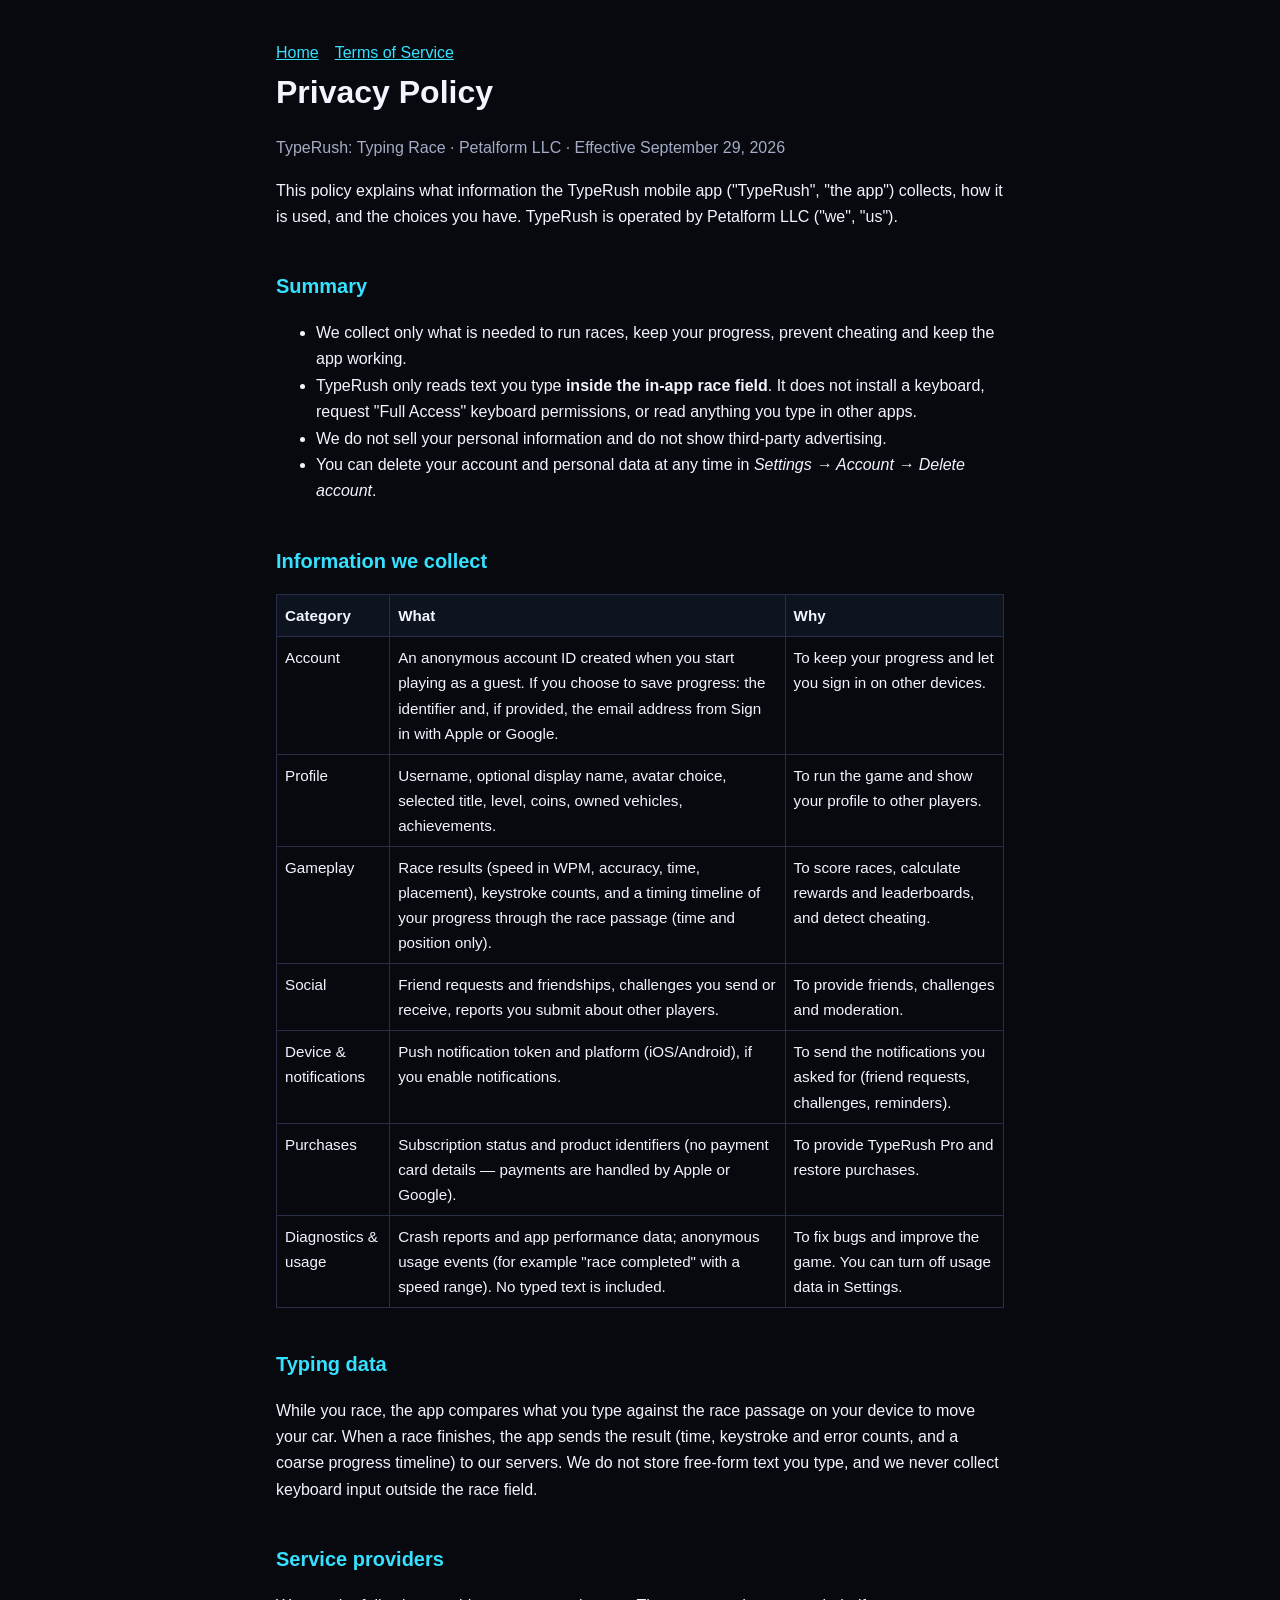
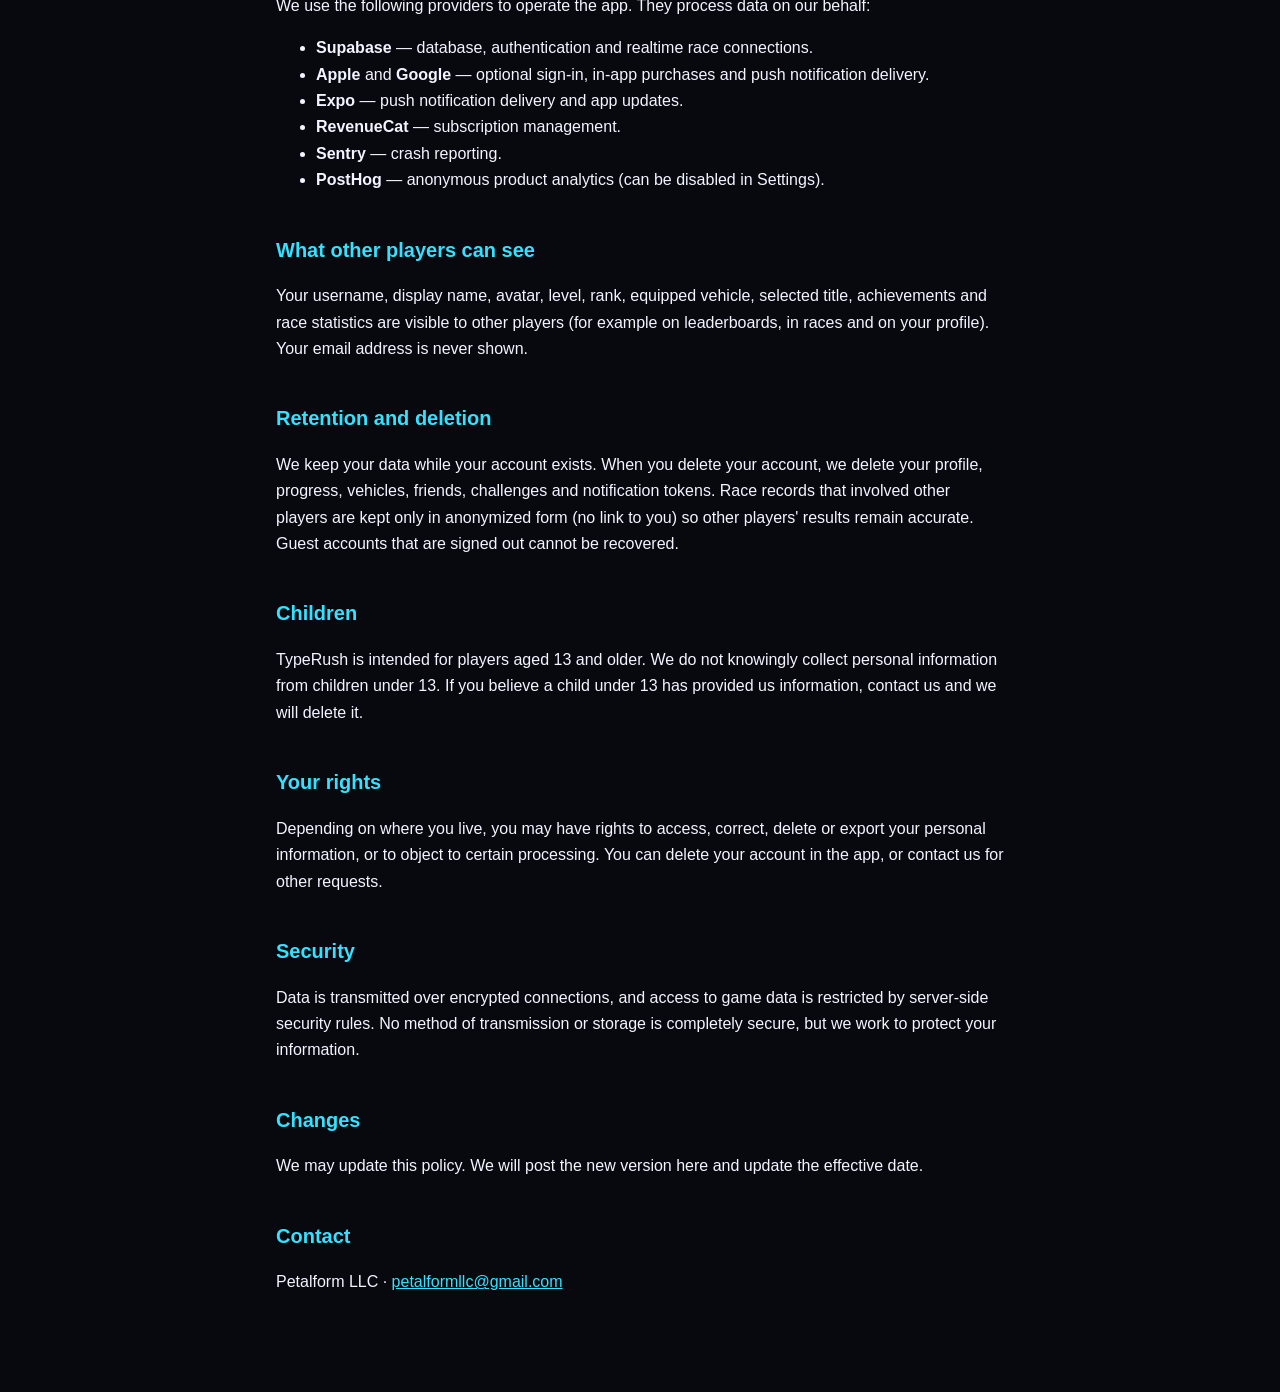
==== privacy.html @ 91ae448c "Privacy Policy and Terms of Service for TypeRush Co-Authored-By: Claude Opus 5.5 <noreply@anthropic." ====
<!doctype html>
<html lang="en">
<head>
<meta charset="utf-8">
<meta name="viewport" content="width=device-width, initial-scale=1">
<title>TypeRush — Privacy Policy</title>
<link rel="stylesheet" href="style.css">
</head>
<body>
<main>
  <nav><a href="index.html">Home</a><a href="terms.html">Terms of Service</a></nav>
  <h1>Privacy Policy</h1>
  <p class="muted">TypeRush: Typing Race · Petalform LLC · Effective September 29, 2026</p>

  <p>This policy explains what information the TypeRush mobile app ("TypeRush", "the app") collects, how it is used, and the choices you have. TypeRush is operated by Petalform LLC ("we", "us").</p>

  <h2>Summary</h2>
  <ul>
    <li>We collect only what is needed to run races, keep your progress, prevent cheating and keep the app working.</li>
    <li>TypeRush only reads text you type <strong>inside the in-app race field</strong>. It does not install a keyboard, request "Full Access" keyboard permissions, or read anything you type in other apps.</li>
    <li>We do not sell your personal information and do not show third-party advertising.</li>
    <li>You can delete your account and personal data at any time in <em>Settings → Account → Delete account</em>.</li>
  </ul>

  <h2>Information we collect</h2>
  <table>
    <tr><th>Category</th><th>What</th><th>Why</th></tr>
    <tr><td>Account</td><td>An anonymous account ID created when you start playing as a guest. If you choose to save progress: the identifier and, if provided, the email address from Sign in with Apple or Google.</td><td>To keep your progress and let you sign in on other devices.</td></tr>
    <tr><td>Profile</td><td>Username, optional display name, avatar choice, selected title, level, coins, owned vehicles, achievements.</td><td>To run the game and show your profile to other players.</td></tr>
    <tr><td>Gameplay</td><td>Race results (speed in WPM, accuracy, time, placement), keystroke counts, and a timing timeline of your progress through the race passage (time and position only).</td><td>To score races, calculate rewards and leaderboards, and detect cheating.</td></tr>
    <tr><td>Social</td><td>Friend requests and friendships, challenges you send or receive, reports you submit about other players.</td><td>To provide friends, challenges and moderation.</td></tr>
    <tr><td>Device &amp; notifications</td><td>Push notification token and platform (iOS/Android), if you enable notifications.</td><td>To send the notifications you asked for (friend requests, challenges, reminders).</td></tr>
    <tr><td>Purchases</td><td>Subscription status and product identifiers (no payment card details — payments are handled by Apple or Google).</td><td>To provide TypeRush Pro and restore purchases.</td></tr>
    <tr><td>Diagnostics &amp; usage</td><td>Crash reports and app performance data; anonymous usage events (for example "race completed" with a speed range). No typed text is included.</td><td>To fix bugs and improve the game. You can turn off usage data in Settings.</td></tr>
  </table>

  <h2>Typing data</h2>
  <p>While you race, the app compares what you type against the race passage on your device to move your car. When a race finishes, the app sends the result (time, keystroke and error counts, and a coarse progress timeline) to our servers. We do not store free-form text you type, and we never collect keyboard input outside the race field.</p>

  <h2>Service providers</h2>
  <p>We use the following providers to operate the app. They process data on our behalf:</p>
  <ul>
    <li><strong>Supabase</strong> — database, authentication and realtime race connections.</li>
    <li><strong>Apple</strong> and <strong>Google</strong> — optional sign-in, in-app purchases and push notification delivery.</li>
    <li><strong>Expo</strong> — push notification delivery and app updates.</li>
    <li><strong>RevenueCat</strong> — subscription management.</li>
    <li><strong>Sentry</strong> — crash reporting.</li>
    <li><strong>PostHog</strong> — anonymous product analytics (can be disabled in Settings).</li>
  </ul>

  <h2>What other players can see</h2>
  <p>Your username, display name, avatar, level, rank, equipped vehicle, selected title, achievements and race statistics are visible to other players (for example on leaderboards, in races and on your profile). Your email address is never shown.</p>

  <h2>Retention and deletion</h2>
  <p>We keep your data while your account exists. When you delete your account, we delete your profile, progress, vehicles, friends, challenges and notification tokens. Race records that involved other players are kept only in anonymized form (no link to you) so other players' results remain accurate. Guest accounts that are signed out cannot be recovered.</p>

  <h2>Children</h2>
  <p>TypeRush is intended for players aged 13 and older. We do not knowingly collect personal information from children under 13. If you believe a child under 13 has provided us information, contact us and we will delete it.</p>

  <h2>Your rights</h2>
  <p>Depending on where you live, you may have rights to access, correct, delete or export your personal information, or to object to certain processing. You can delete your account in the app, or contact us for other requests.</p>

  <h2>Security</h2>
  <p>Data is transmitted over encrypted connections, and access to game data is restricted by server-side security rules. No method of transmission or storage is completely secure, but we work to protect your information.</p>

  <h2>Changes</h2>
  <p>We may update this policy. We will post the new version here and update the effective date.</p>

  <h2>Contact</h2>
  <p>Petalform LLC · <a href="mailto:petalformllc@gmail.com">petalformllc@gmail.com</a></p>
</main>
</body>
</html>
---- style.css ----
:root { --bg: #07090f; --fg: #f2f5ff; --muted: #a3acc4; --accent: #35e1ff; --card: #0e1320; --border: #262f47; }
* { box-sizing: border-box; }
body { margin: 0; background: var(--bg); color: var(--fg); font: 16px/1.65 -apple-system, BlinkMacSystemFont, "Segoe UI", Roboto, sans-serif; }
main { max-width: 760px; margin: 0 auto; padding: 40px 16px 80px; }
h1 { font-size: 2rem; margin: 0 0 4px; }
h2 { margin-top: 2em; font-size: 1.25rem; color: var(--accent); }
p, li { color: var(--fg); }
.muted { color: var(--muted); }
a { color: var(--accent); }
nav a { margin-right: 16px; }
table { width: 100%; border-collapse: collapse; margin: 12px 0; font-size: 0.95rem; }
th, td { text-align: left; padding: 8px; border: 1px solid var(--border); vertical-align: top; }
th { background: var(--card); }
.card { background: var(--card); border: 1px solid var(--border); border-radius: 12px; padding: 16px 20px; }
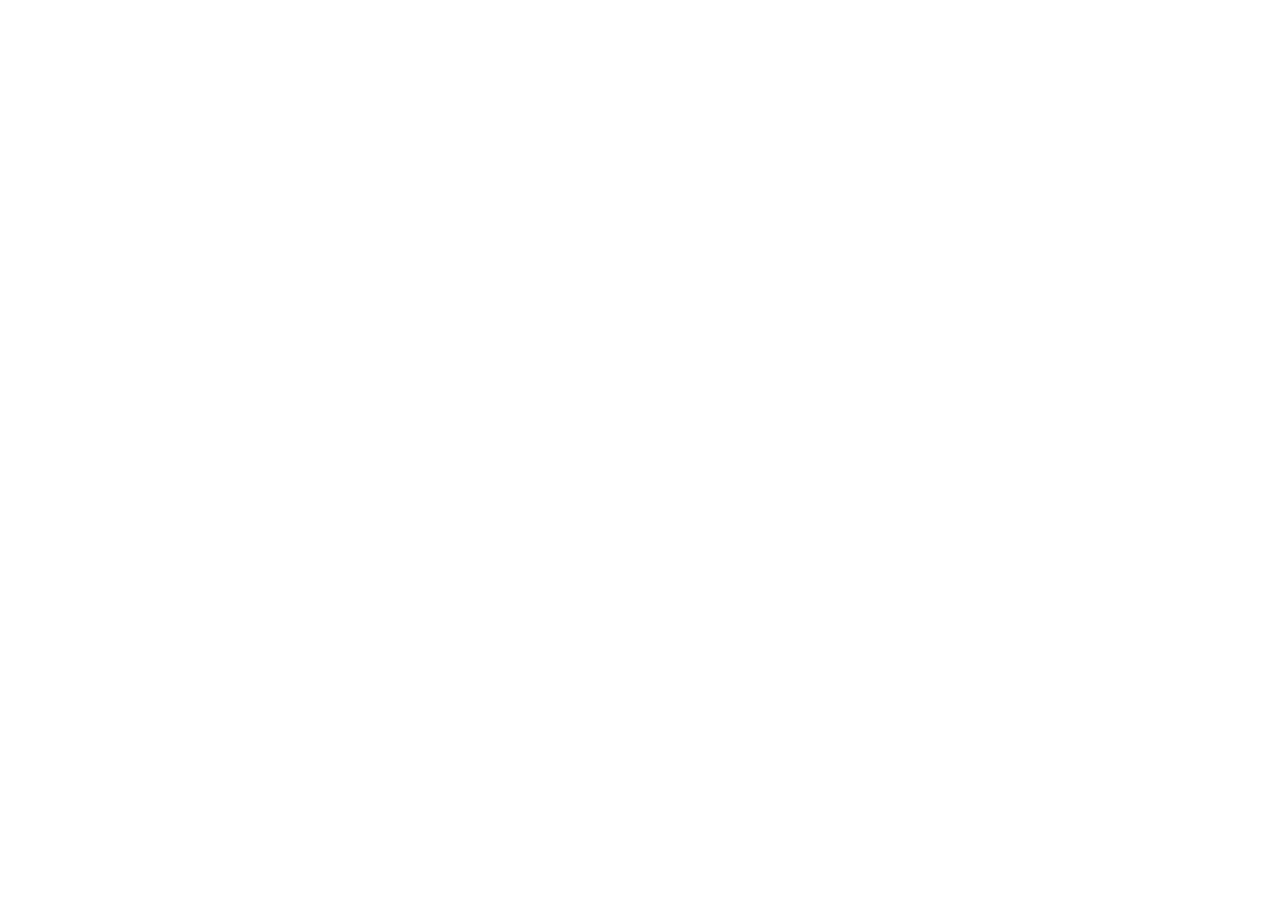
==== commit 56a172f3: "Moved to petalformllc.com: every page now redirects to its new address Co-Authored-By: Claude Opus 5" ====
--- a/privacy.html
+++ b/privacy.html
@@ -3,71 +3,12 @@
 <head>
 <meta charset="utf-8">
 <meta name="viewport" content="width=device-width, initial-scale=1">
-<title>TypeRush — Privacy Policy</title>
-<link rel="stylesheet" href="style.css">
+<title>TypeRush: Privacy Policy · moved to petalformllc.com</title>
+<link rel="canonical" href="https://petalformllc.com/apps/typerush/privacy/">
+<meta http-equiv="refresh" content="0; url=https://petalformllc.com/apps/typerush/privacy/">
+<script>location.replace("https://petalformllc.com/apps/typerush/privacy/" + location.hash)</script>
 </head>
-<body>
-<main>
-  <nav><a href="index.html">Home</a><a href="terms.html">Terms of Service</a></nav>
-  <h1>Privacy Policy</h1>
-  <p class="muted">TypeRush: Typing Race · Petalform LLC · Effective September 29, 2026</p>
-
-  <p>This policy explains what information the TypeRush mobile app ("TypeRush", "the app") collects, how it is used, and the choices you have. TypeRush is operated by Petalform LLC ("we", "us").</p>
-
-  <h2>Summary</h2>
-  <ul>
-    <li>We collect only what is needed to run races, keep your progress, prevent cheating and keep the app working.</li>
-    <li>TypeRush only reads text you type <strong>inside the in-app race field</strong>. It does not install a keyboard, request "Full Access" keyboard permissions, or read anything you type in other apps.</li>
-    <li>We do not sell your personal information and do not show third-party advertising.</li>
-    <li>You can delete your account and personal data at any time in <em>Settings → Account → Delete account</em>.</li>
-  </ul>
-
-  <h2>Information we collect</h2>
-  <table>
-    <tr><th>Category</th><th>What</th><th>Why</th></tr>
-    <tr><td>Account</td><td>An anonymous account ID created when you start playing as a guest. If you choose to save progress: the identifier and, if provided, the email address from Sign in with Apple or Google.</td><td>To keep your progress and let you sign in on other devices.</td></tr>
-    <tr><td>Profile</td><td>Username, optional display name, avatar choice, selected title, level, coins, owned vehicles, achievements.</td><td>To run the game and show your profile to other players.</td></tr>
-    <tr><td>Gameplay</td><td>Race results (speed in WPM, accuracy, time, placement), keystroke counts, and a timing timeline of your progress through the race passage (time and position only).</td><td>To score races, calculate rewards and leaderboards, and detect cheating.</td></tr>
-    <tr><td>Social</td><td>Friend requests and friendships, challenges you send or receive, reports you submit about other players.</td><td>To provide friends, challenges and moderation.</td></tr>
-    <tr><td>Device &amp; notifications</td><td>Push notification token and platform (iOS/Android), if you enable notifications.</td><td>To send the notifications you asked for (friend requests, challenges, reminders).</td></tr>
-    <tr><td>Purchases</td><td>Subscription status and product identifiers (no payment card details — payments are handled by Apple or Google).</td><td>To provide TypeRush Pro and restore purchases.</td></tr>
-    <tr><td>Diagnostics &amp; usage</td><td>Crash reports and app performance data; anonymous usage events (for example "race completed" with a speed range). No typed text is included.</td><td>To fix bugs and improve the game. You can turn off usage data in Settings.</td></tr>
-  </table>
-
-  <h2>Typing data</h2>
-  <p>While you race, the app compares what you type against the race passage on your device to move your car. When a race finishes, the app sends the result (time, keystroke and error counts, and a coarse progress timeline) to our servers. We do not store free-form text you type, and we never collect keyboard input outside the race field.</p>
-
-  <h2>Service providers</h2>
-  <p>We use the following providers to operate the app. They process data on our behalf:</p>
-  <ul>
-    <li><strong>Supabase</strong> — database, authentication and realtime race connections.</li>
-    <li><strong>Apple</strong> and <strong>Google</strong> — optional sign-in, in-app purchases and push notification delivery.</li>
-    <li><strong>Expo</strong> — push notification delivery and app updates.</li>
-    <li><strong>RevenueCat</strong> — subscription management.</li>
-    <li><strong>Sentry</strong> — crash reporting.</li>
-    <li><strong>PostHog</strong> — anonymous product analytics (can be disabled in Settings).</li>
-  </ul>
-
-  <h2>What other players can see</h2>
-  <p>Your username, display name, avatar, level, rank, equipped vehicle, selected title, achievements and race statistics are visible to other players (for example on leaderboards, in races and on your profile). Your email address is never shown.</p>
-
-  <h2>Retention and deletion</h2>
-  <p>We keep your data while your account exists. When you delete your account, we delete your profile, progress, vehicles, friends, challenges and notification tokens. Race records that involved other players are kept only in anonymized form (no link to you) so other players' results remain accurate. Guest accounts that are signed out cannot be recovered.</p>
-
-  <h2>Children</h2>
-  <p>TypeRush is intended for players aged 13 and older. We do not knowingly collect personal information from children under 13. If you believe a child under 13 has provided us information, contact us and we will delete it.</p>
-
-  <h2>Your rights</h2>
-  <p>Depending on where you live, you may have rights to access, correct, delete or export your personal information, or to object to certain processing. You can delete your account in the app, or contact us for other requests.</p>
-
-  <h2>Security</h2>
-  <p>Data is transmitted over encrypted connections, and access to game data is restricted by server-side security rules. No method of transmission or storage is completely secure, but we work to protect your information.</p>
-
-  <h2>Changes</h2>
-  <p>We may update this policy. We will post the new version here and update the effective date.</p>
-
-  <h2>Contact</h2>
-  <p>Petalform LLC · <a href="mailto:petalformllc@gmail.com">petalformllc@gmail.com</a></p>
-</main>
+<body style="font:17px/1.6 system-ui,sans-serif;max-width:560px;margin:15vh auto;padding:0 20px">
+<p>This page has moved to <a href="https://petalformllc.com/apps/typerush/privacy/">petalformllc.com/apps/typerush/privacy/</a>.</p>
 </body>
 </html>
